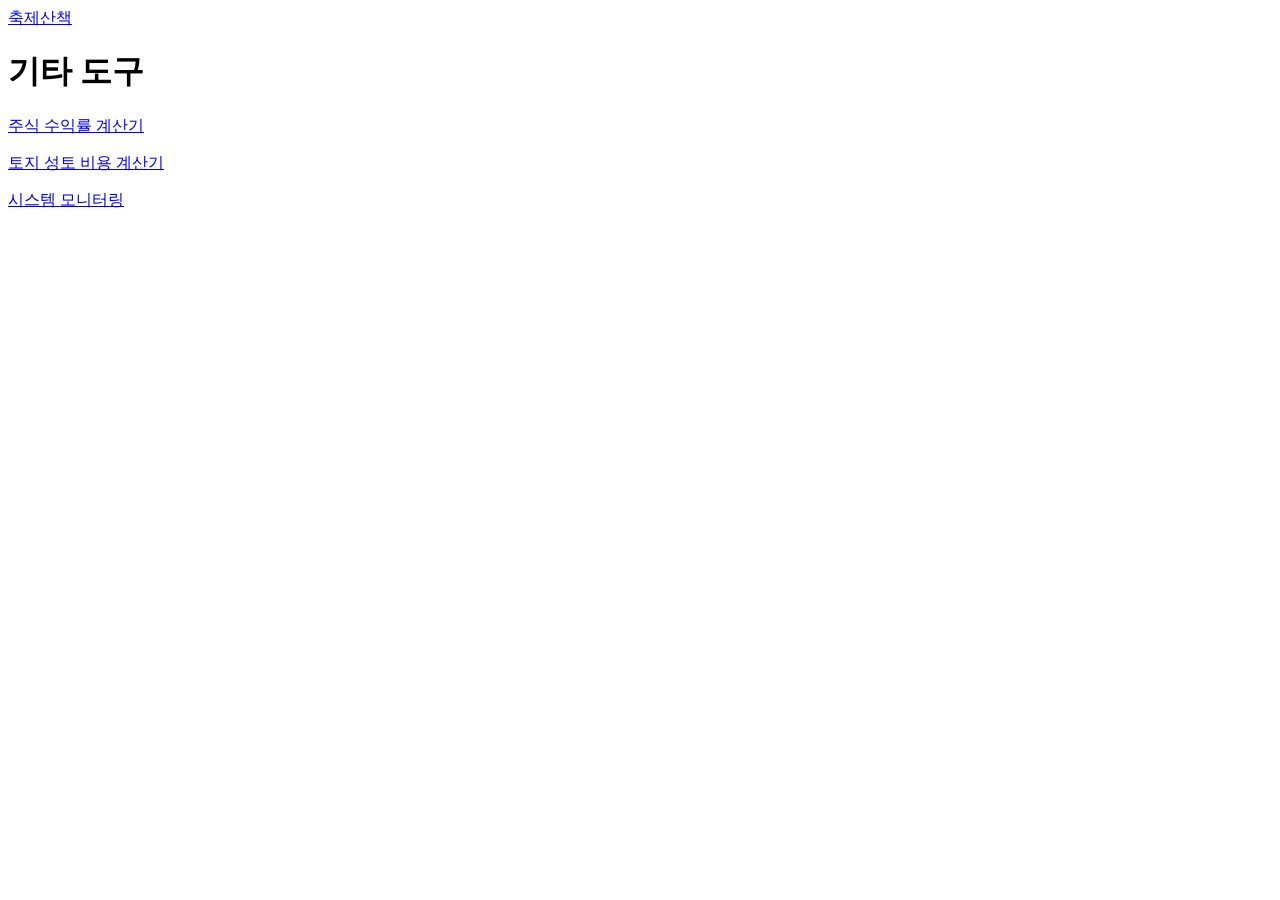
==== etc/index.html @ 2bdd27f9 "Add initial index.html for 기타 도구 page" ====
<!doctype html><html lang="ko"><meta charset="utf-8"><title>기타 도구</title><a href="../">축제산책</a><h1>기타 도구</h1><p><a href="invest.html">주식 수익률 계산기</a></p><p><a href="togi.html">토지 성토 비용 계산기</a></p><p><a href="monitor.html">시스템 모니터링</a></p></html>
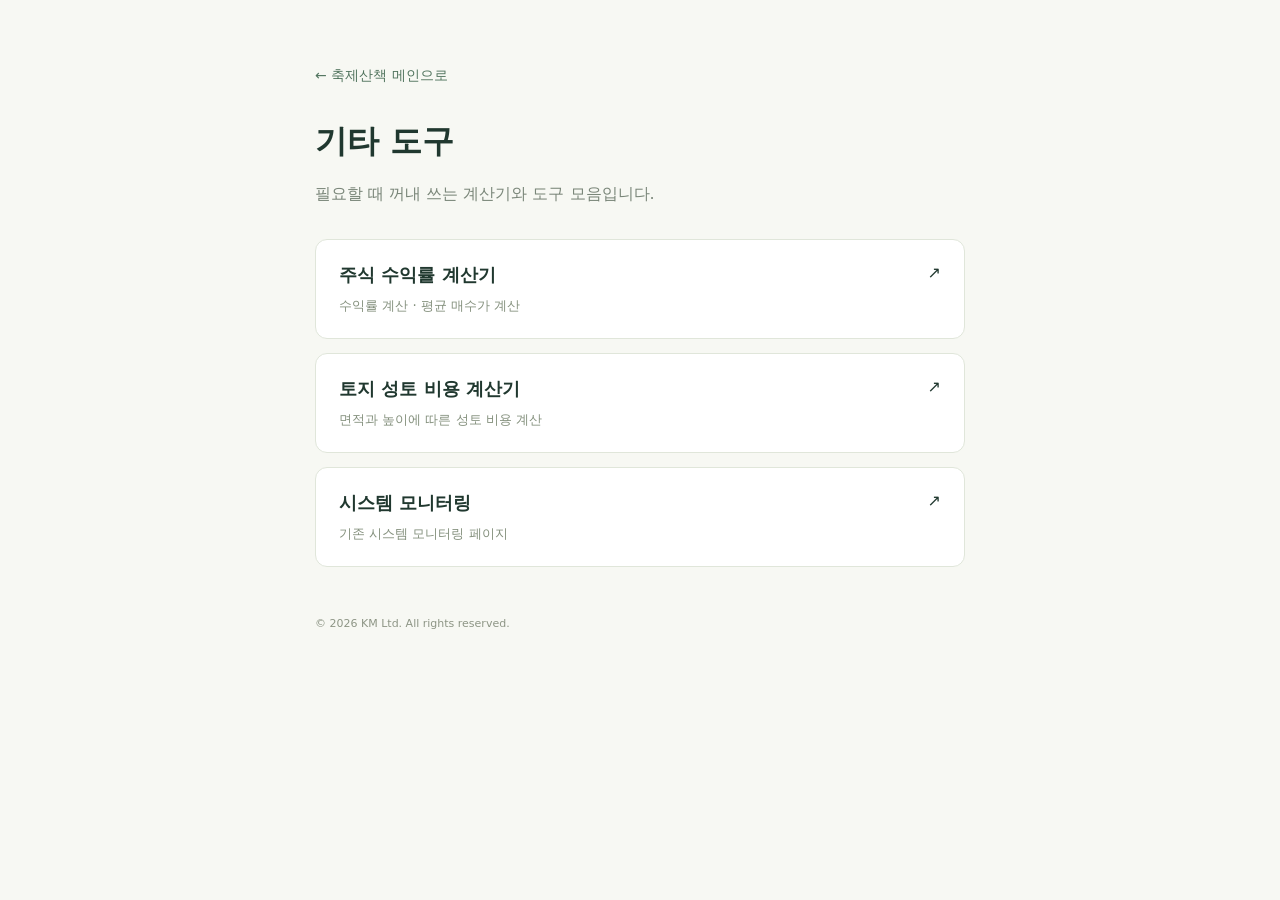
==== commit 707f1da2: "Move existing tools into etc and add tools menu" ====
--- a/etc/index.html
+++ b/etc/index.html
@@ -1 +1 @@
-<!doctype html><html lang="ko"><meta charset="utf-8"><title>기타 도구</title><a href="../">축제산책</a><h1>기타 도구</h1><p><a href="invest.html">주식 수익률 계산기</a></p><p><a href="togi.html">토지 성토 비용 계산기</a></p><p><a href="monitor.html">시스템 모니터링</a></p></html>
+<!doctype html><html lang="ko"><head><meta charset="utf-8"><meta name="viewport" content="width=device-width,initial-scale=1"><title>기타 도구 · KM</title><style>body{margin:0;background:#f7f8f3;color:#20382f;font-family:system-ui,-apple-system,sans-serif}main{max-width:650px;margin:65px auto;padding:0 24px}a{color:inherit;text-decoration:none}.back{font-size:14px;color:#51745e}h1{font-size:32px;margin:35px 0 10px}p{color:#7a8679;line-height:1.8}.cards{display:grid;gap:14px;margin-top:30px}.card{display:block;padding:23px;background:white;border:1px solid #e0e6da;border-radius:12px}.card:hover{border-color:#638365}.card strong{font-size:18px}.card span{float:right}.card small{display:block;color:#84907d;margin-top:10px}footer{margin-top:50px;font-size:11px;color:#8d9585}</style></head><body><main><a class="back" href="../">← 축제산책 메인으로</a><h1>기타 도구</h1><p>필요할 때 꺼내 쓰는 계산기와 도구 모음입니다.</p><div class="cards"><a class="card" href="invest.html"><strong>주식 수익률 계산기</strong><span>↗</span><small>수익률 계산 · 평균 매수가 계산</small></a><a class="card" href="togi.html"><strong>토지 성토 비용 계산기</strong><span>↗</span><small>면적과 높이에 따른 성토 비용 계산</small></a><a class="card" href="monitor.html"><strong>시스템 모니터링</strong><span>↗</span><small>기존 시스템 모니터링 페이지</small></a></div><footer>© 2026 KM Ltd. All rights reserved.</footer></main></body></html>
